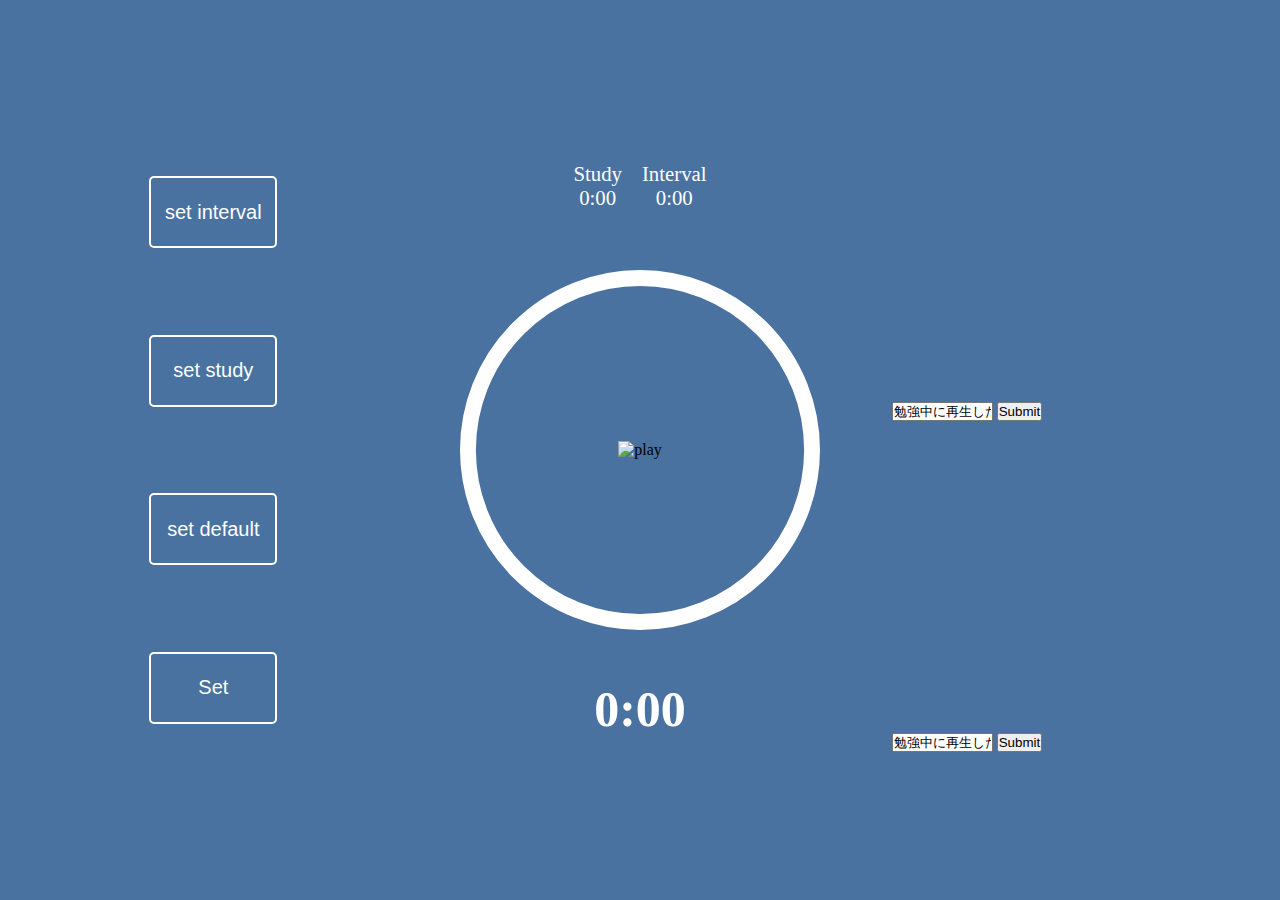
==== index.html @ 25f91b4c "iframe搭載/DOM要素追加/js変数メソッド編集/不要ファイル削除" ====
<!DOCTYPE html>
<html lang="ja">

<head>
    <meta charset="UTF-8">
    <meta http-equiv="X-UA-Compatible" content="IE=edge">
    <meta name="viewport" content="width=device-width, initial-scale=1.0">
    <link rel="stylesheet" href="css/style.css">
    <link href="https://use.fontawesome.com/releases/v5.6.1/css/all.css" rel="stylesheet">
    <title>Concentrate App</title>
</head>

<body>
    <div class="app">
        <div class="time-select">
            <button data-time="60">set interval</button>
            <button data-time="300">set study</button>
            <button data-time="1500">set default</button>
            <button class="setSet">Set</button>
        </div>
        <div class="player-container">
            <div class="custum-display">
                <p class="study-display">Study<br>0:00</p>
                <p class="interval-display">Interval<br>0:00</p>
            </div>
            <img class="play" src="./svg/play.svg" alt="play">
            <svg 
            class="track-outline" 
            width="453" 
            height="453" 
            viewBox="0 0 453 453" 
            fill="none" 
            xmlns="http://www.w3.org/2000/svg">
                <circle 
                cx="226.5" 
                cy="226.5" 
                r="216.5" stroke="white" 
                stroke-width="20" 
                />
            </svg>
            <svg class="moving-outline" width="453" height="453" viewBox="0 0 453 453" fill="none" xmlns="http://www.w3.org/2000/svg">
                <circle cx="226.5" cy="226.5" r="216.5" stroke="#018EBA" stroke-width="20" />
            </svg>
            <h3 class="time-display">0:00</h3>
        </div>
        <div class="sound-picker">
            <div class="study-picker">
                <div class="study-video">
                    <iframe width="350" height="250" src="https://www.youtube.com/embed/f1MMb3R1-qc?loop=1&playlist=f1MMb3R1-qc" title="YouTube video player" frameborder="0" allow="accelerometer; autoplay; clipboard-write; encrypted-media; gyroscope; picture-in-picture" allowfullscreen></iframe>
                </div>
                <form action="">
                    <input class="study-bgm" type="url" size="10" value="勉強中に再生したい動画のURL">
                    <button>Submit</button> <br>
                </form>
            </div>
            <div class="interval-picker">
                <div class="interval-video">
                    <iframe width="350" height="250" src="https://www.youtube.com/embed/f1MMb3R1-qc" title="YouTube video player" frameborder="0" allow="accelerometer; autoplay; clipboard-write; encrypted-media; gyroscope; picture-in-picture" allowfullscreen></iframe>
                </div>
                <form action="">
                    <input class="study-bgm" type="url" size="10" value="勉強中に再生したい動画のURL">
                    <button>Submit</button> <br>
                </form>
            </div>
        </div>
    </div>
    <script src="js/app.js"></script>
</body>

</html>
---- css/style.css ----
@charset "UTF-8";
* {
  margin: 0;
  padding: 0;
  box-sizing: border-box;
}

body {
  background-color: #4972a1;
}

.app {
  height: 100vh;
  /*ビューポートサイズに対する割合*/
  display: flex;
  /*要素横並び*/
  justify-content: space-evenly;
  /*要素を均等に振り分ける*/
  align-items: center;
}

.time-select,
.sound-picker,
.player-container {
  height: 80%;
  flex: 1;
  /*要素を均等に配分*/
  display: flex;
  flex-direction: column;
  /*要素を縦に*/
  justify-content: space-evenly;
  align-items: center;
}

.player-container {
  position: relative;
}
.player-container svg {
  position: absolute;
  height: 50%;
  top: 50%;
  left: 50%;
  transform: translate(-50%, -50%) rotate(-90deg);
  /*アニメーションの開始位置を調整*/
  pointer-events: none;
  /*svgファイルのhover時のイベントを削除*/
}

.custum-display {
  position: absolute;
  text-align: center;
  top: 10%;
  display: flex;
  color: white;
}
.custum-display p {
  font-size: 1.3em;
  margin: 0 10px;
}

.time-display {
  position: absolute;
  bottom: 10%;
  color: white;
  font-size: 50px;
}

.time-select button {
  color: white;
  width: 30%;
  height: 10%;
  background: none;
  border: 2px solid white;
  cursor: pointer;
  /*要素にカーソルがある場合*/
  border-radius: 5px;
  font-size: 20px;
  transition: all 0.5s ease;
  /*下記に説明を記述*/
}

/*
*transition・・・アニメーション設定
*all・・・どのプロパティにアニメーションを適用するか
*0.5・・・アニメーションの時間
*ease・・・変化の進行度合いeaseがデフォルト
*/
.time-select button:nth-child(1) {
  background-color: #4972a1;
  padding: 10px;
}

.time-select button:hover {
  color: black;
  background-color: white;
  opacity: 0.8;
}
/*# sourceMappingURL=style.css.map */
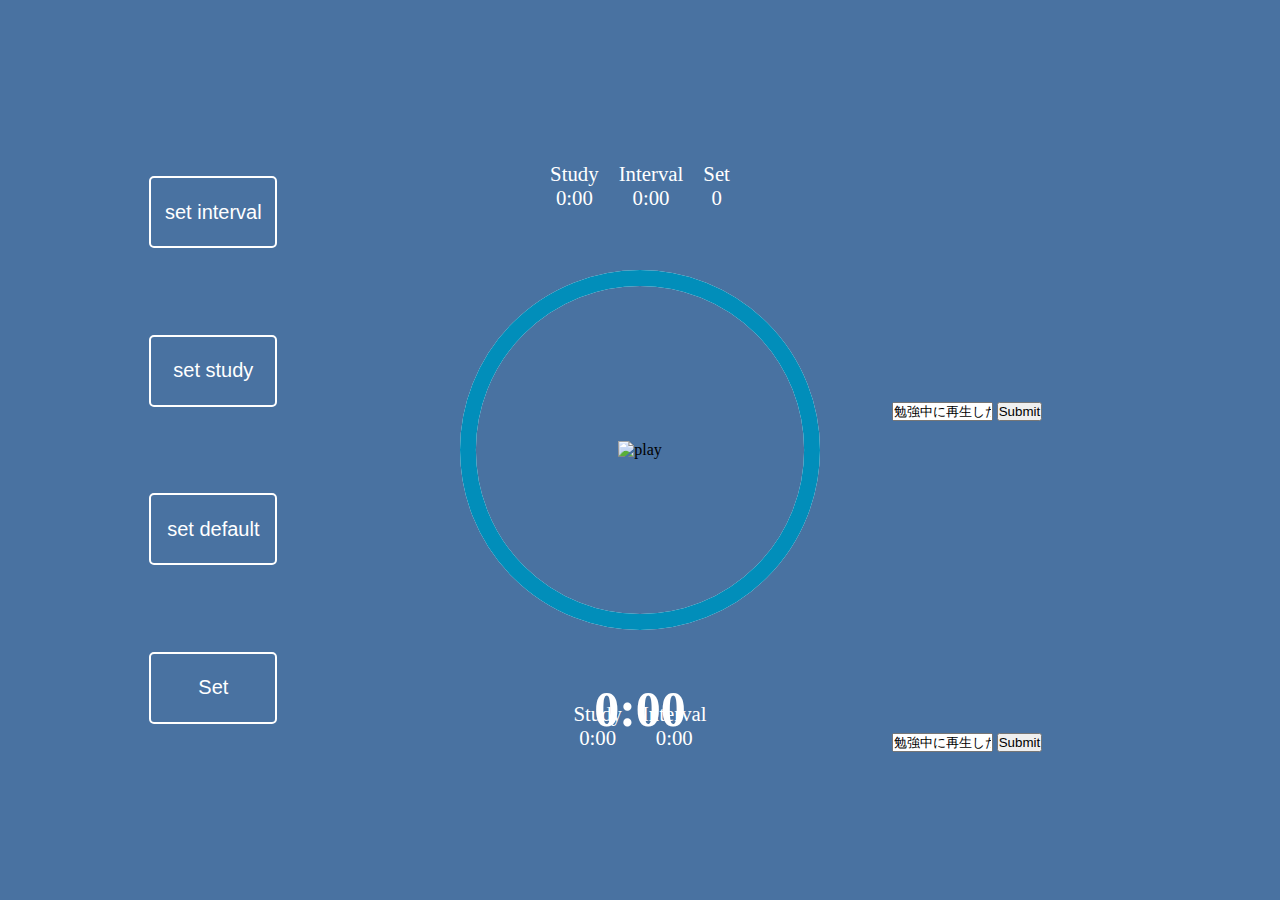
==== commit d5bb5562: "タイマーロジック作成中/DOM要素改善" ====
--- a/index.html
+++ b/index.html
@@ -13,15 +13,25 @@
 <body>
     <div class="app">
         <div class="time-select">
-            <button data-time="60">set interval</button>
-            <button data-time="300">set study</button>
-            <button data-time="1500">set default</button>
-            <button class="setSet">Set</button>
+            <button class="interval-button">set interval</button>
+            <button class="study-button">set study</button>
+            <button class="default-button">set default</button>
+            <button class="set-button">Set</button>
         </div>
         <div class="player-container">
             <div class="custum-display">
-                <p class="study-display">Study<br>0:00</p>
-                <p class="interval-display">Interval<br>0:00</p>
+                <div>
+                    <p>Study</p>
+                    <p class="study-display">0:00</p>
+                </div>
+                <div>
+                    <p>Interval</p>
+                    <p class="interval-display">0:00</p>
+                </div>
+                <div>
+                    <p>Set</p>
+                    <p class="set-display">0</p>
+                </div>
             </div>
             <img class="play" src="./svg/play.svg" alt="play">
             <svg 
@@ -42,6 +52,16 @@
                 <circle cx="226.5" cy="226.5" r="216.5" stroke="#018EBA" stroke-width="20" />
             </svg>
             <h3 class="time-display">0:00</h3>
+            <div class="count-display">
+                <div>
+                    <p>Study</p>
+                    <p class="count-study-display">0:00</p>
+                </div>
+                <div>
+                    <p>Interval</p>
+                    <p class="count-interval-display">0:00</p>
+                </div>
+            </div>
         </div>
         <div class="sound-picker">
             <div class="study-picker">
--- a/css/style.css
+++ b/css/style.css
@@ -2,7 +2,8 @@
 * {
   margin: 0;
   padding: 0;
-  box-sizing: border-box;
+  -webkit-box-sizing: border-box;
+          box-sizing: border-box;
 }
 
 body {
@@ -12,50 +13,78 @@
 .app {
   height: 100vh;
   /*ビューポートサイズに対する割合*/
+  display: -webkit-box;
+  display: -ms-flexbox;
   display: flex;
   /*要素横並び*/
-  justify-content: space-evenly;
+  -webkit-box-pack: space-evenly;
+      -ms-flex-pack: space-evenly;
+          justify-content: space-evenly;
   /*要素を均等に振り分ける*/
-  align-items: center;
+  -webkit-box-align: center;
+      -ms-flex-align: center;
+          align-items: center;
 }
 
 .time-select,
 .sound-picker,
 .player-container {
   height: 80%;
-  flex: 1;
+  -webkit-box-flex: 1;
+      -ms-flex: 1;
+          flex: 1;
   /*要素を均等に配分*/
+  display: -webkit-box;
+  display: -ms-flexbox;
   display: flex;
-  flex-direction: column;
+  -webkit-box-orient: vertical;
+  -webkit-box-direction: normal;
+      -ms-flex-direction: column;
+          flex-direction: column;
   /*要素を縦に*/
-  justify-content: space-evenly;
-  align-items: center;
+  -webkit-box-pack: space-evenly;
+      -ms-flex-pack: space-evenly;
+          justify-content: space-evenly;
+  -webkit-box-align: center;
+      -ms-flex-align: center;
+          align-items: center;
 }
 
 .player-container {
   position: relative;
 }
+
 .player-container svg {
   position: absolute;
   height: 50%;
   top: 50%;
   left: 50%;
-  transform: translate(-50%, -50%) rotate(-90deg);
+  -webkit-transform: translate(-50%, -50%) rotate(-90deg);
+          transform: translate(-50%, -50%) rotate(-90deg);
   /*アニメーションの開始位置を調整*/
   pointer-events: none;
   /*svgファイルのhover時のイベントを削除*/
 }
 
-.custum-display {
+.custum-display,
+.count-display {
   position: absolute;
   text-align: center;
   top: 10%;
+  display: -webkit-box;
+  display: -ms-flexbox;
   display: flex;
   color: white;
 }
-.custum-display p {
+
+.custum-display p,
+.count-display p {
   font-size: 1.3em;
   margin: 0 10px;
+}
+
+.count-display {
+  top: 85%;
 }
 
 .time-display {
@@ -75,6 +104,7 @@
   /*要素にカーソルがある場合*/
   border-radius: 5px;
   font-size: 20px;
+  -webkit-transition: all 0.5s ease;
   transition: all 0.5s ease;
   /*下記に説明を記述*/
 }
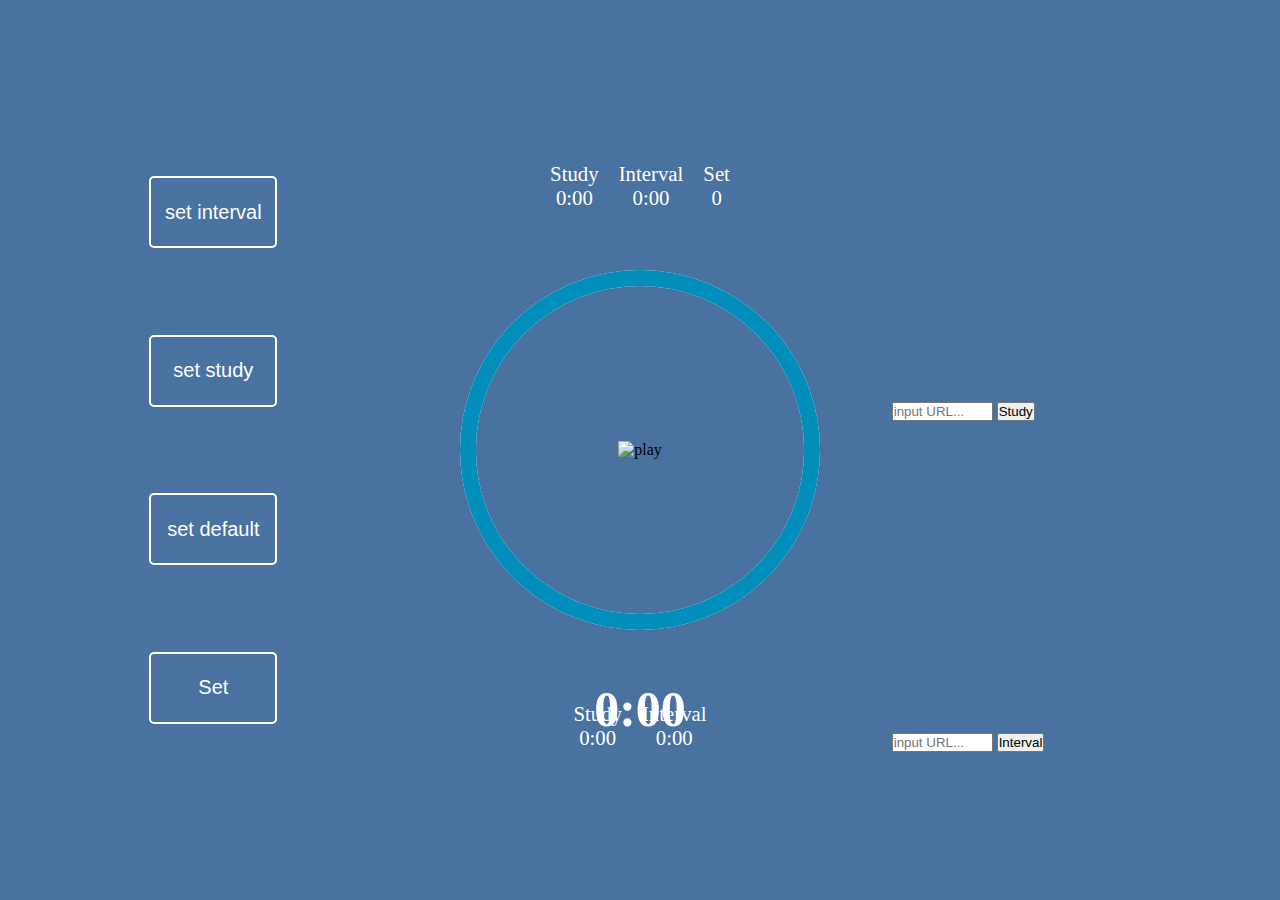
==== commit 1505a02a: "iframe動的処理ロジック追加※要API操作ロジック追加" ====
--- a/index.html
+++ b/index.html
@@ -65,22 +65,22 @@
         </div>
         <div class="sound-picker">
             <div class="study-picker">
-                <div class="study-video">
-                    <iframe width="350" height="250" src="https://www.youtube.com/embed/f1MMb3R1-qc?loop=1&playlist=f1MMb3R1-qc" title="YouTube video player" frameborder="0" allow="accelerometer; autoplay; clipboard-write; encrypted-media; gyroscope; picture-in-picture" allowfullscreen></iframe>
+                <div>
+                    <iframe  class="study-video" width="350" height="250" src="" title="YouTube video player" frameborder="0" allow="accelerometer; autoplay; clipboard-write; encrypted-media; gyroscope; picture-in-picture" allowfullscreen></iframe>
                 </div>
-                <form action="">
-                    <input class="study-bgm" type="url" size="10" value="勉強中に再生したい動画のURL">
-                    <button>Submit</button> <br>
-                </form>
+                <div>
+                    <input class="study-bgm" type="url" size="10" value="" placeholder="input URL...">
+                    <button class="set-study-bgm">Study</button> <br>
+                </div>
             </div>
             <div class="interval-picker">
-                <div class="interval-video">
-                    <iframe width="350" height="250" src="https://www.youtube.com/embed/f1MMb3R1-qc" title="YouTube video player" frameborder="0" allow="accelerometer; autoplay; clipboard-write; encrypted-media; gyroscope; picture-in-picture" allowfullscreen></iframe>
+                <div>
+                    <iframe class="interval-video" width="350" height="250" src="https://www.youtube.com/embed/f1MMb3R1-qc" title="YouTube video player" frameborder="0" allow="accelerometer; autoplay; clipboard-write; encrypted-media; gyroscope; picture-in-picture" allowfullscreen></iframe>
                 </div>
-                <form action="">
-                    <input class="study-bgm" type="url" size="10" value="勉強中に再生したい動画のURL">
-                    <button>Submit</button> <br>
-                </form>
+                <div>
+                    <input class="study-bgm" type="url" size="10" value="" placeholder="input URL...">
+                    <button class="set-interval-bgm">Interval</button> <br>
+                </div>
             </div>
         </div>
     </div>
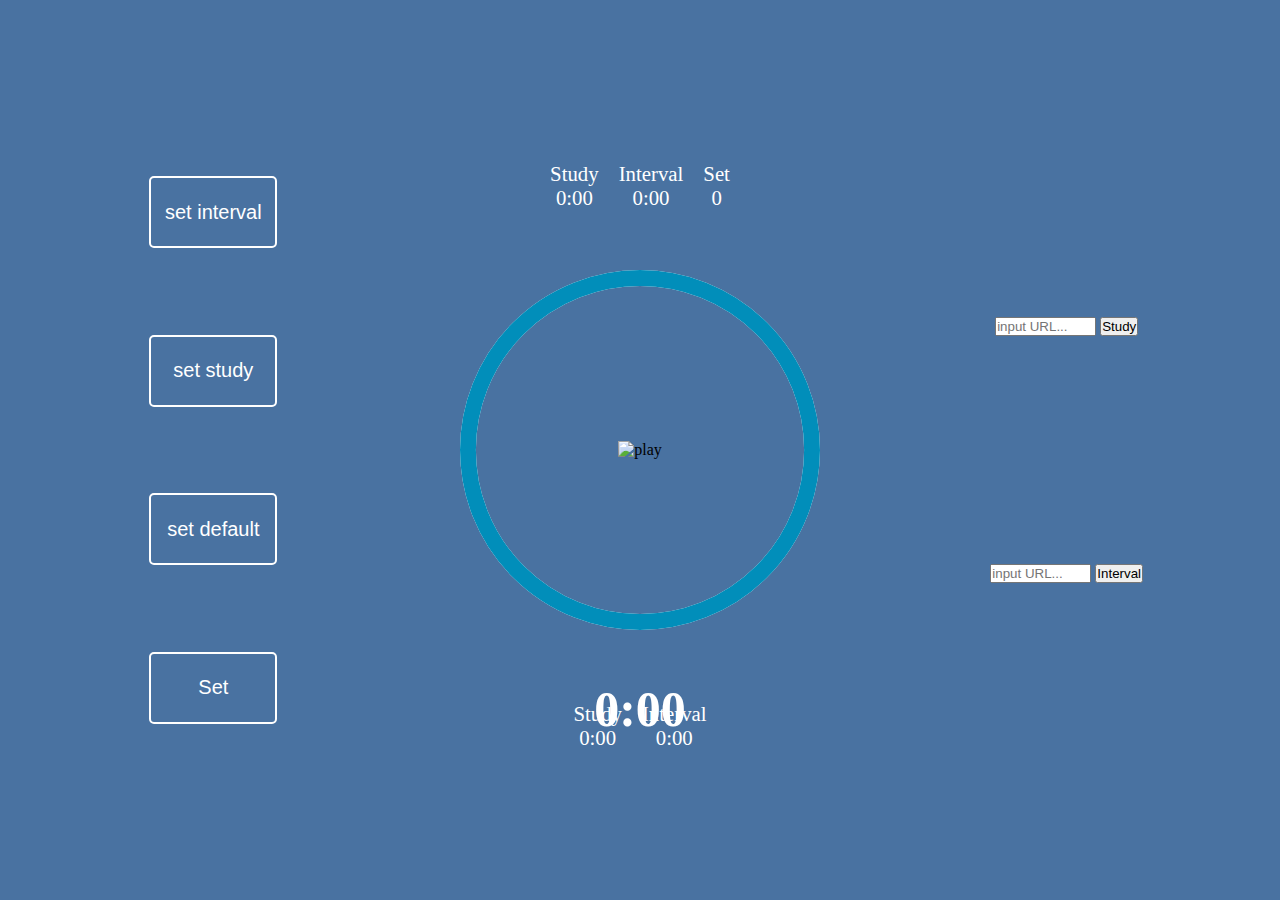
==== commit 3e12a52c: "iframeロジック改定/他DOMとの連携" ====
--- a/index.html
+++ b/index.html
@@ -34,21 +34,12 @@
                 </div>
             </div>
             <img class="play" src="./svg/play.svg" alt="play">
-            <svg 
-            class="track-outline" 
-            width="453" 
-            height="453" 
-            viewBox="0 0 453 453" 
-            fill="none" 
-            xmlns="http://www.w3.org/2000/svg">
-                <circle 
-                cx="226.5" 
-                cy="226.5" 
-                r="216.5" stroke="white" 
-                stroke-width="20" 
-                />
+            <svg class="track-outline" width="453" height="453" viewBox="0 0 453 453" fill="none"
+                xmlns="http://www.w3.org/2000/svg">
+                <circle cx="226.5" cy="226.5" r="216.5" stroke="white" stroke-width="20" />
             </svg>
-            <svg class="moving-outline" width="453" height="453" viewBox="0 0 453 453" fill="none" xmlns="http://www.w3.org/2000/svg">
+            <svg class="moving-outline" width="453" height="453" viewBox="0 0 453 453" fill="none"
+                xmlns="http://www.w3.org/2000/svg">
                 <circle cx="226.5" cy="226.5" r="216.5" stroke="#018EBA" stroke-width="20" />
             </svg>
             <h3 class="time-display">0:00</h3>
@@ -65,20 +56,16 @@
         </div>
         <div class="sound-picker">
             <div class="study-picker">
-                <div>
-                    <iframe  class="study-video" width="350" height="250" src="" title="YouTube video player" frameborder="0" allow="accelerometer; autoplay; clipboard-write; encrypted-media; gyroscope; picture-in-picture" allowfullscreen></iframe>
-                </div>
+                <div id="iframe1"></div>
                 <div>
                     <input class="study-bgm" type="url" size="10" value="" placeholder="input URL...">
                     <button class="set-study-bgm">Study</button> <br>
                 </div>
             </div>
             <div class="interval-picker">
+                <div id="iframe2"></div>
                 <div>
-                    <iframe class="interval-video" width="350" height="250" src="https://www.youtube.com/embed/f1MMb3R1-qc" title="YouTube video player" frameborder="0" allow="accelerometer; autoplay; clipboard-write; encrypted-media; gyroscope; picture-in-picture" allowfullscreen></iframe>
-                </div>
-                <div>
-                    <input class="study-bgm" type="url" size="10" value="" placeholder="input URL...">
+                    <input class="interval-bgm" type="url" size="10" value="" placeholder="input URL...">
                     <button class="set-interval-bgm">Interval</button> <br>
                 </div>
             </div>
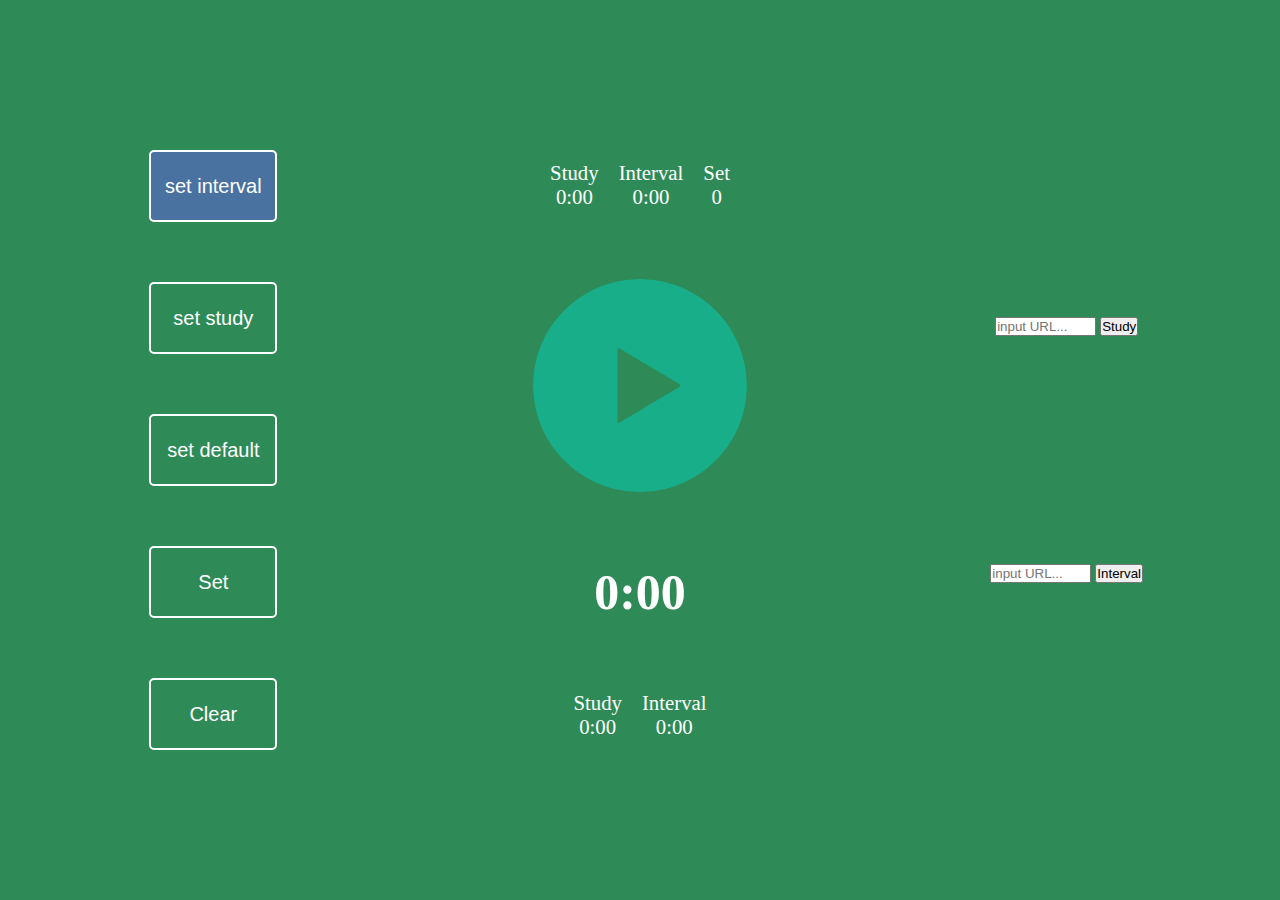
==== commit 5f4b982b: "jsロジック改善/svg変更/clearボタン追加/" ====
--- a/index.html
+++ b/index.html
@@ -17,6 +17,7 @@
             <button class="study-button">set study</button>
             <button class="default-button">set default</button>
             <button class="set-button">Set</button>
+            <button class="clear-button">Clear</button>
         </div>
         <div class="player-container">
             <div class="custum-display">
@@ -34,14 +35,6 @@
                 </div>
             </div>
             <img class="play" src="./svg/play.svg" alt="play">
-            <svg class="track-outline" width="453" height="453" viewBox="0 0 453 453" fill="none"
-                xmlns="http://www.w3.org/2000/svg">
-                <circle cx="226.5" cy="226.5" r="216.5" stroke="white" stroke-width="20" />
-            </svg>
-            <svg class="moving-outline" width="453" height="453" viewBox="0 0 453 453" fill="none"
-                xmlns="http://www.w3.org/2000/svg">
-                <circle cx="226.5" cy="226.5" r="216.5" stroke="#018EBA" stroke-width="20" />
-            </svg>
             <h3 class="time-display">0:00</h3>
             <div class="count-display">
                 <div>
--- a/css/style.css
+++ b/css/style.css
@@ -2,81 +2,48 @@
 * {
   margin: 0;
   padding: 0;
-  -webkit-box-sizing: border-box;
-          box-sizing: border-box;
+  box-sizing: border-box;
 }
 
 body {
-  background-color: #4972a1;
+  background-color: #2E8B57;
 }
 
 .app {
   height: 100vh;
   /*ビューポートサイズに対する割合*/
-  display: -webkit-box;
-  display: -ms-flexbox;
   display: flex;
   /*要素横並び*/
-  -webkit-box-pack: space-evenly;
-      -ms-flex-pack: space-evenly;
-          justify-content: space-evenly;
+  justify-content: space-evenly;
   /*要素を均等に振り分ける*/
-  -webkit-box-align: center;
-      -ms-flex-align: center;
-          align-items: center;
+  align-items: center;
 }
 
 .time-select,
 .sound-picker,
 .player-container {
   height: 80%;
-  -webkit-box-flex: 1;
-      -ms-flex: 1;
-          flex: 1;
+  flex: 1;
   /*要素を均等に配分*/
-  display: -webkit-box;
-  display: -ms-flexbox;
   display: flex;
-  -webkit-box-orient: vertical;
-  -webkit-box-direction: normal;
-      -ms-flex-direction: column;
-          flex-direction: column;
+  flex-direction: column;
   /*要素を縦に*/
-  -webkit-box-pack: space-evenly;
-      -ms-flex-pack: space-evenly;
-          justify-content: space-evenly;
-  -webkit-box-align: center;
-      -ms-flex-align: center;
-          align-items: center;
+  justify-content: space-evenly;
+  align-items: center;
 }
 
-.player-container {
-  position: relative;
-}
-
-.player-container svg {
-  position: absolute;
-  height: 50%;
-  top: 50%;
-  left: 50%;
-  -webkit-transform: translate(-50%, -50%) rotate(-90deg);
-          transform: translate(-50%, -50%) rotate(-90deg);
-  /*アニメーションの開始位置を調整*/
-  pointer-events: none;
-  /*svgファイルのhover時のイベントを削除*/
+.player-container img {
+  border-radius: 50%;
+  max-width: 50%;
 }
 
 .custum-display,
 .count-display {
-  position: absolute;
   text-align: center;
   top: 10%;
-  display: -webkit-box;
-  display: -ms-flexbox;
   display: flex;
   color: white;
 }
-
 .custum-display p,
 .count-display p {
   font-size: 1.3em;
@@ -88,8 +55,6 @@
 }
 
 .time-display {
-  position: absolute;
-  bottom: 10%;
   color: white;
   font-size: 50px;
 }
@@ -104,7 +69,6 @@
   /*要素にカーソルがある場合*/
   border-radius: 5px;
   font-size: 20px;
-  -webkit-transition: all 0.5s ease;
   transition: all 0.5s ease;
   /*下記に説明を記述*/
 }
@@ -125,4 +89,8 @@
   background-color: white;
   opacity: 0.8;
 }
+
+.noClick {
+  pointer-events: none;
+}
 /*# sourceMappingURL=style.css.map */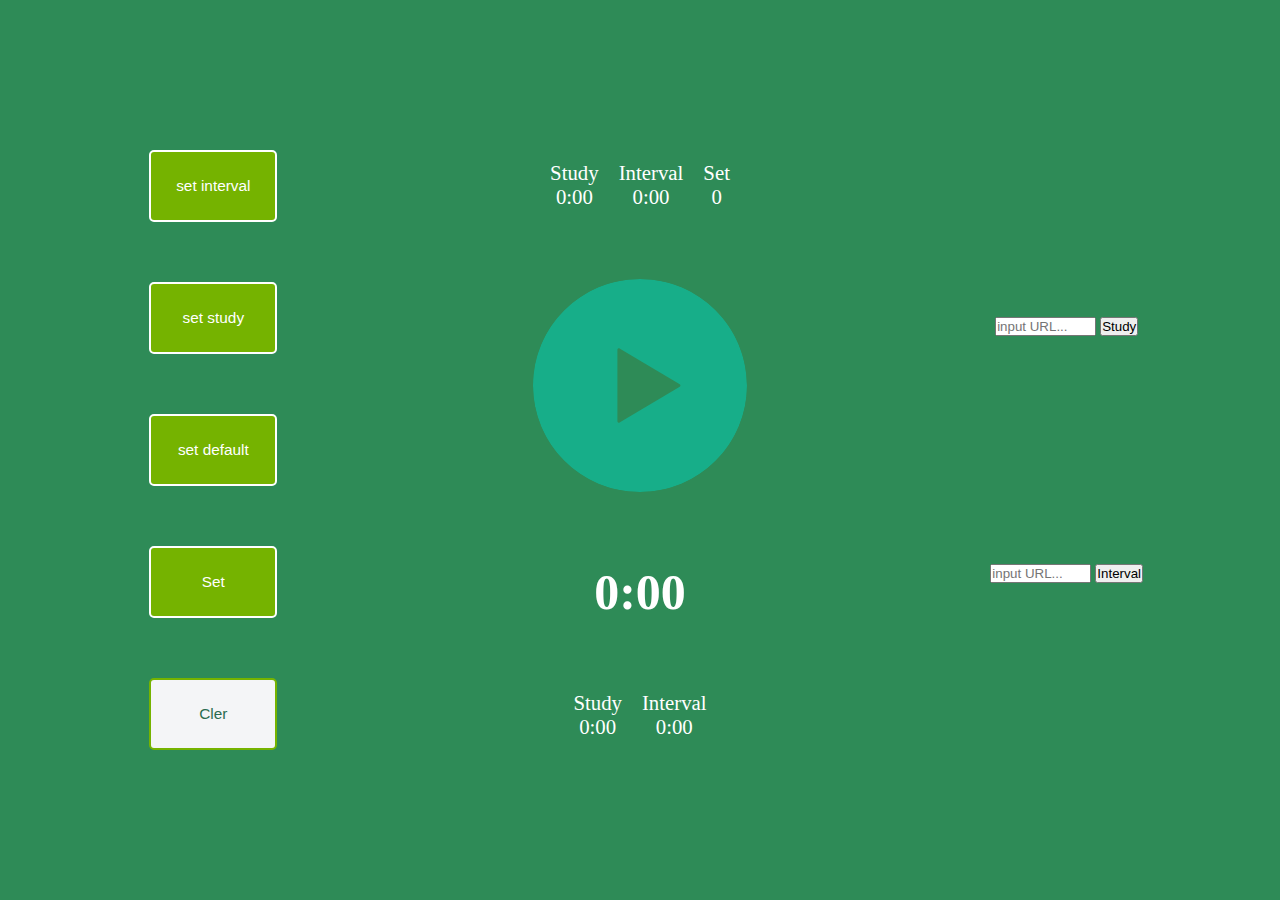
==== commit 0aa821a3: "レスポンシブ微適用/URL動的切り替え対応/レイアウト改善" ====
--- a/index.html
+++ b/index.html
@@ -13,11 +13,11 @@
 <body>
     <div class="app">
         <div class="time-select">
-            <button class="interval-button">set interval</button>
-            <button class="study-button">set study</button>
-            <button class="default-button">set default</button>
-            <button class="set-button">Set</button>
-            <button class="clear-button">Clear</button>
+            <button class="interval-button"><p>set interval</p></button>
+            <button class="study-button"><p>set study</p></button>
+            <button class="default-button"><p>set default</p></button>
+            <button class="set-button"><p>Set</p></button>
+            <button class="clear-button"><p>Cler</p></button>
         </div>
         <div class="player-container">
             <div class="custum-display">
--- a/css/style.css
+++ b/css/style.css
@@ -2,7 +2,8 @@
 * {
   margin: 0;
   padding: 0;
-  box-sizing: border-box;
+  -webkit-box-sizing: border-box;
+          box-sizing: border-box;
 }
 
 body {
@@ -12,24 +13,41 @@
 .app {
   height: 100vh;
   /*ビューポートサイズに対する割合*/
+  display: -webkit-box;
+  display: -ms-flexbox;
   display: flex;
   /*要素横並び*/
-  justify-content: space-evenly;
+  -webkit-box-pack: space-evenly;
+      -ms-flex-pack: space-evenly;
+          justify-content: space-evenly;
   /*要素を均等に振り分ける*/
-  align-items: center;
+  -webkit-box-align: center;
+      -ms-flex-align: center;
+          align-items: center;
 }
 
 .time-select,
 .sound-picker,
 .player-container {
   height: 80%;
-  flex: 1;
+  -webkit-box-flex: 1;
+      -ms-flex: 1;
+          flex: 1;
   /*要素を均等に配分*/
+  display: -webkit-box;
+  display: -ms-flexbox;
   display: flex;
-  flex-direction: column;
+  -webkit-box-orient: vertical;
+  -webkit-box-direction: normal;
+      -ms-flex-direction: column;
+          flex-direction: column;
   /*要素を縦に*/
-  justify-content: space-evenly;
-  align-items: center;
+  -webkit-box-pack: space-evenly;
+      -ms-flex-pack: space-evenly;
+          justify-content: space-evenly;
+  -webkit-box-align: center;
+      -ms-flex-align: center;
+          align-items: center;
 }
 
 .player-container img {
@@ -41,9 +59,12 @@
 .count-display {
   text-align: center;
   top: 10%;
+  display: -webkit-box;
+  display: -ms-flexbox;
   display: flex;
   color: white;
 }
+
 .custum-display p,
 .count-display p {
   font-size: 1.3em;
@@ -59,6 +80,10 @@
   font-size: 50px;
 }
 
+.time-select p {
+  font-size: 1.2vw;
+}
+
 .time-select button {
   color: white;
   width: 30%;
@@ -69,8 +94,11 @@
   /*要素にカーソルがある場合*/
   border-radius: 5px;
   font-size: 20px;
+  -webkit-transition: all 0.5s ease;
   transition: all 0.5s ease;
   /*下記に説明を記述*/
+  background-color: #75b300;
+  padding: 10px;
 }
 
 /*
@@ -79,15 +107,27 @@
 *0.5・・・アニメーションの時間
 *ease・・・変化の進行度合いeaseがデフォルト
 */
-.time-select button:nth-child(1) {
-  background-color: #4972a1;
-  padding: 10px;
+.time-select button:nth-last-child(1) {
+  border: 2px solid  #75b300;
+  background-color: #f4f5f7;
+  color: #2a6c50;
 }
 
 .time-select button:hover {
-  color: black;
-  background-color: white;
-  opacity: 0.8;
+  border: 2px solid  #75b300;
+  color: #2a6c50;
+  background-color: #f4f5f7;
+}
+
+.time-select button:nth-last-child(1):hover {
+  border: 2px solid  #f4f5f7;
+  background-color: #75b300;
+  color: #f4f5f7;
+}
+
+iframe {
+  width: 100%;
+  height: 100%;
 }
 
 .noClick {
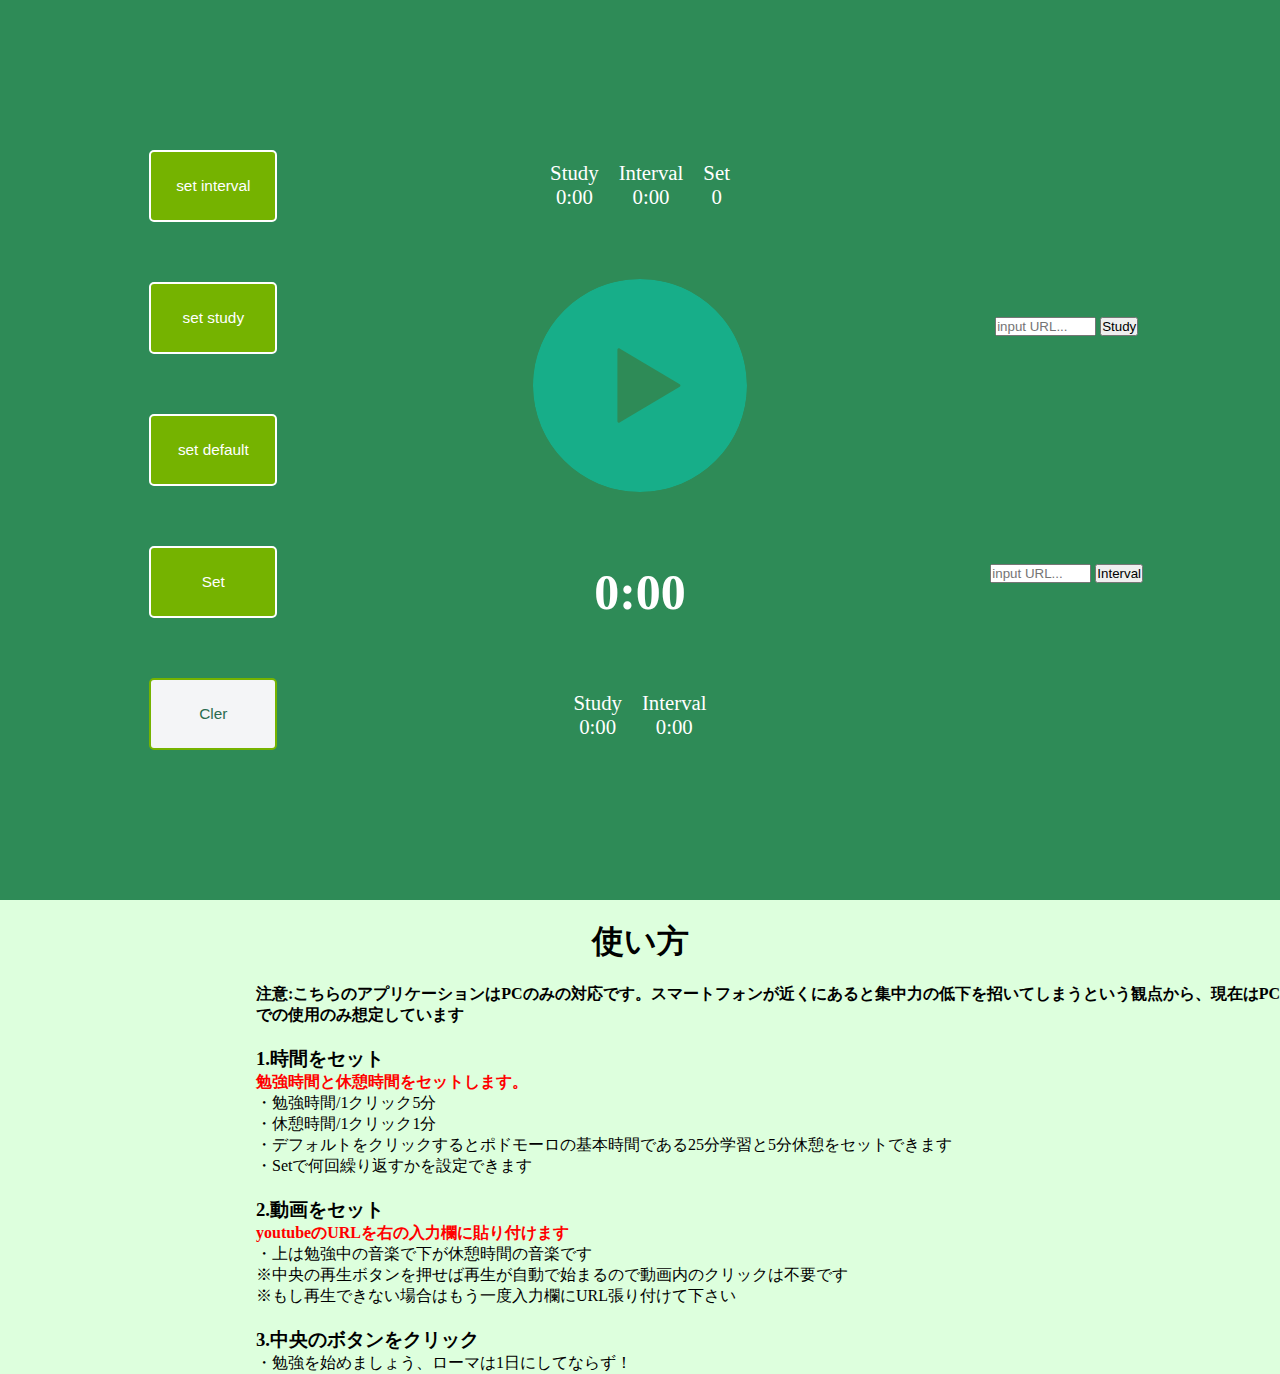
==== commit edf7f94e: "add how-to-use-text" ====
--- a/index.html
+++ b/index.html
@@ -7,7 +7,7 @@
     <meta name="viewport" content="width=device-width, initial-scale=1.0">
     <link rel="stylesheet" href="css/style.css">
     <link href="https://use.fontawesome.com/releases/v5.6.1/css/all.css" rel="stylesheet">
-    <title>Concentrate App</title>
+    <title>Pdomoro timer</title>
 </head>
 
 <body>
@@ -64,6 +64,27 @@
             </div>
         </div>
     </div>
+    <div class="how-to-use">
+        <h1>使い方</h1>
+        <div class="how-to-text">
+            <h4>注意:こちらのアプリケーションはPCのみの対応です。スマートフォンが近くにあると集中力の低下を招いてしまうという観点から、現在はPCでの使用のみ想定しています</h4>
+            <h3>1.時間をセット</h3>
+            <p><span>勉強時間と休憩時間をセットします。</span><br>
+            ・勉強時間/1クリック5分<br>
+            ・休憩時間/1クリック1分<br>
+            ・デフォルトをクリックするとポドモーロの基本時間である25分学習と5分休憩をセットできます<br>
+            ・Setで何回繰り返すかを設定できます
+            </p>
+            <h3>2.動画をセット</h3>
+            <p><span>youtubeのURLを右の入力欄に貼り付けます</span><br>
+                ・上は勉強中の音楽で下が休憩時間の音楽です<br>
+                ※中央の再生ボタンを押せば再生が自動で始まるので動画内のクリックは不要です<br>
+                ※もし再生できない場合はもう一度入力欄にURL張り付けて下さい
+            </p>
+            <h3>3.中央のボタンをクリック</h3>
+            <p>・勉強を始めましょう、ローマは1日にしてならず！</p>
+        </div>
+    </div>
     <script src="js/app.js"></script>
 </body>
 
--- a/css/style.css
+++ b/css/style.css
@@ -2,52 +2,31 @@
 * {
   margin: 0;
   padding: 0;
-  -webkit-box-sizing: border-box;
-          box-sizing: border-box;
-}
-
-body {
-  background-color: #2E8B57;
+  box-sizing: border-box;
 }
 
 .app {
   height: 100vh;
   /*ビューポートサイズに対する割合*/
-  display: -webkit-box;
-  display: -ms-flexbox;
   display: flex;
   /*要素横並び*/
-  -webkit-box-pack: space-evenly;
-      -ms-flex-pack: space-evenly;
-          justify-content: space-evenly;
+  justify-content: space-evenly;
   /*要素を均等に振り分ける*/
-  -webkit-box-align: center;
-      -ms-flex-align: center;
-          align-items: center;
+  align-items: center;
+  background-color: #2E8B57;
 }
 
 .time-select,
 .sound-picker,
 .player-container {
   height: 80%;
-  -webkit-box-flex: 1;
-      -ms-flex: 1;
-          flex: 1;
+  flex: 1;
   /*要素を均等に配分*/
-  display: -webkit-box;
-  display: -ms-flexbox;
   display: flex;
-  -webkit-box-orient: vertical;
-  -webkit-box-direction: normal;
-      -ms-flex-direction: column;
-          flex-direction: column;
+  flex-direction: column;
   /*要素を縦に*/
-  -webkit-box-pack: space-evenly;
-      -ms-flex-pack: space-evenly;
-          justify-content: space-evenly;
-  -webkit-box-align: center;
-      -ms-flex-align: center;
-          align-items: center;
+  justify-content: space-evenly;
+  align-items: center;
 }
 
 .player-container img {
@@ -59,12 +38,9 @@
 .count-display {
   text-align: center;
   top: 10%;
-  display: -webkit-box;
-  display: -ms-flexbox;
   display: flex;
   color: white;
 }
-
 .custum-display p,
 .count-display p {
   font-size: 1.3em;
@@ -83,7 +59,6 @@
 .time-select p {
   font-size: 1.2vw;
 }
-
 .time-select button {
   color: white;
   width: 30%;
@@ -94,11 +69,25 @@
   /*要素にカーソルがある場合*/
   border-radius: 5px;
   font-size: 20px;
-  -webkit-transition: all 0.5s ease;
   transition: all 0.5s ease;
   /*下記に説明を記述*/
   background-color: #75b300;
   padding: 10px;
+}
+.time-select button:nth-last-child(1) {
+  border: 2px solid #75b300;
+  background-color: #f4f5f7;
+  color: #2a6c50;
+}
+.time-select button:nth-last-child(1):hover {
+  border: 2px solid #f4f5f7;
+  background-color: #75b300;
+  color: #f4f5f7;
+}
+.time-select button:hover {
+  border: 2px solid #75b300;
+  color: #2a6c50;
+  background-color: #f4f5f7;
 }
 
 /*
@@ -107,22 +96,22 @@
 *0.5・・・アニメーションの時間
 *ease・・・変化の進行度合いeaseがデフォルト
 */
-.time-select button:nth-last-child(1) {
-  border: 2px solid  #75b300;
-  background-color: #f4f5f7;
-  color: #2a6c50;
+.how-to-use {
+  background-color: #DDFFDD;
 }
-
-.time-select button:hover {
-  border: 2px solid  #75b300;
-  color: #2a6c50;
-  background-color: #f4f5f7;
+.how-to-use h1 {
+  text-align: center;
+  padding: 20px 0;
 }
-
-.time-select button:nth-last-child(1):hover {
-  border: 2px solid  #f4f5f7;
-  background-color: #75b300;
-  color: #f4f5f7;
+.how-to-use .how-to-text {
+  margin-left: 20%;
+}
+.how-to-use .how-to-text h3 {
+  margin-top: 20px;
+}
+.how-to-use .how-to-text span {
+  color: red;
+  font-weight: bold;
 }
 
 iframe {
